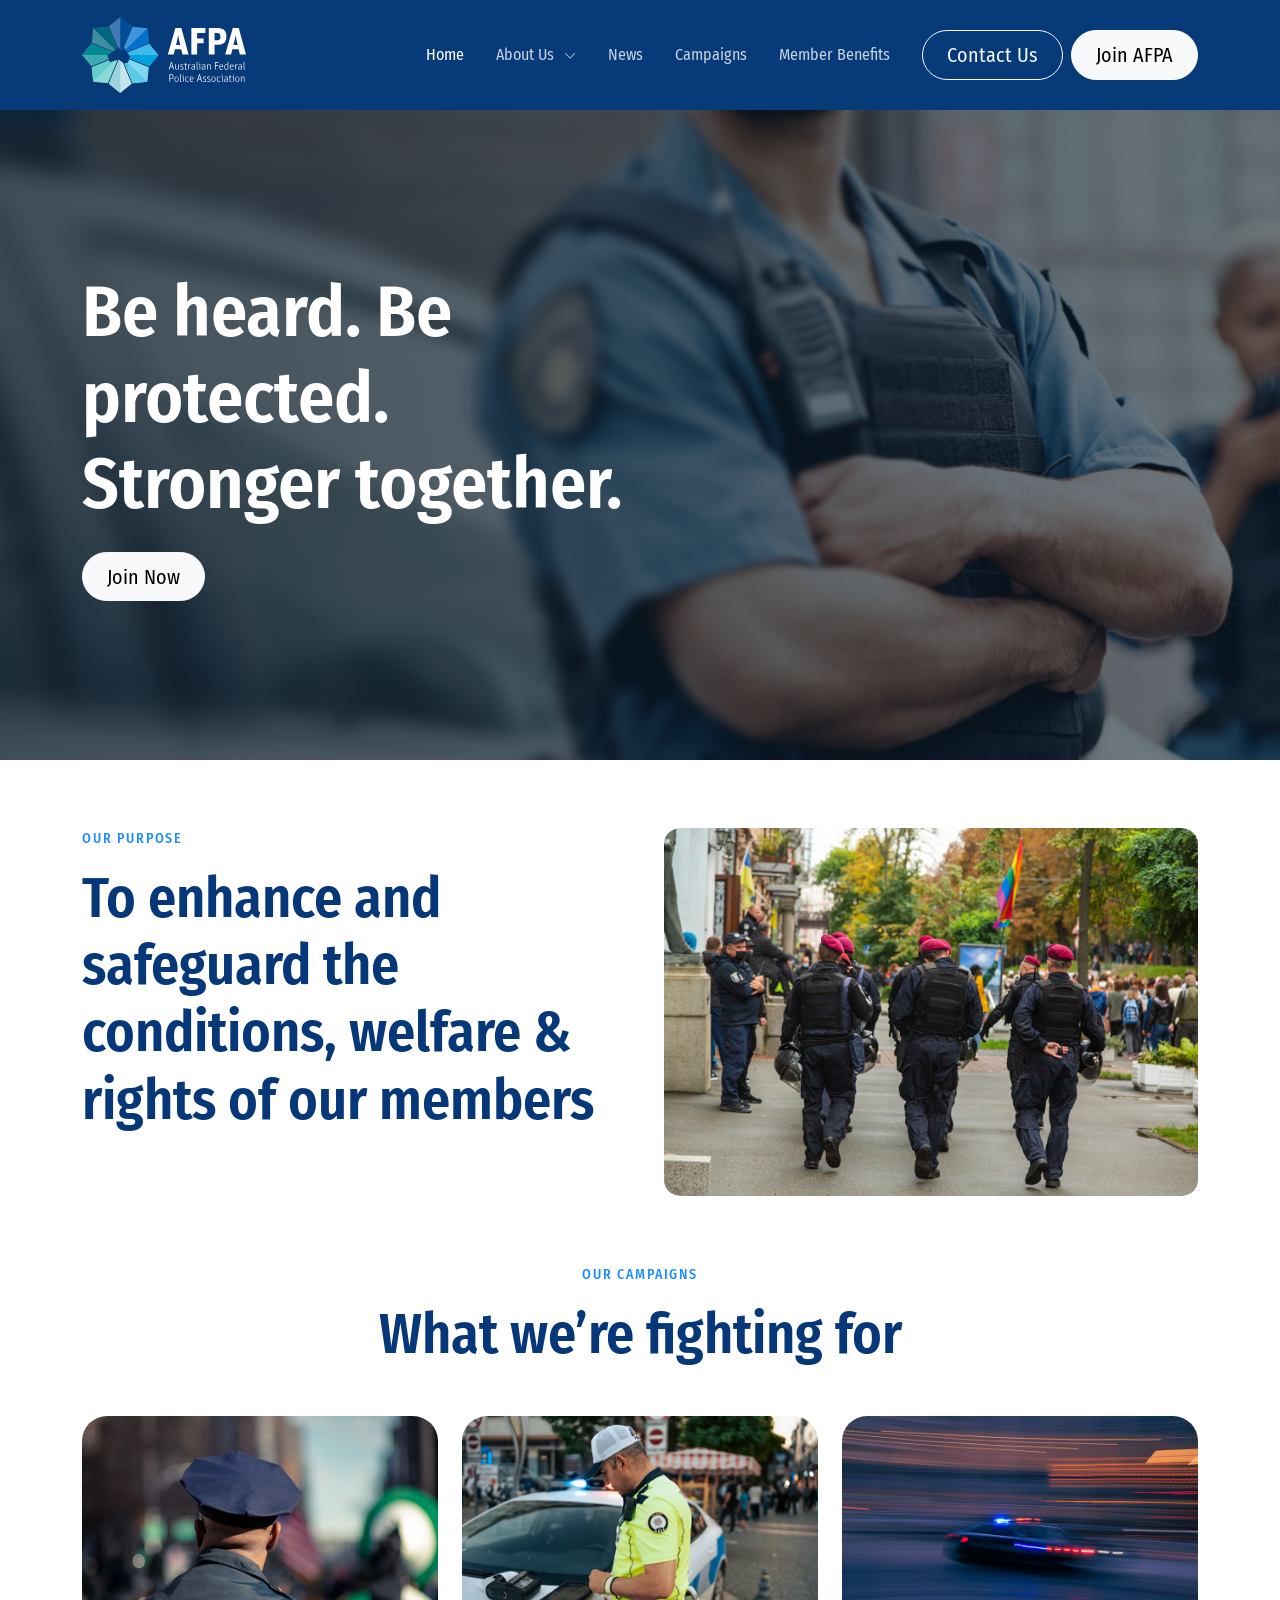
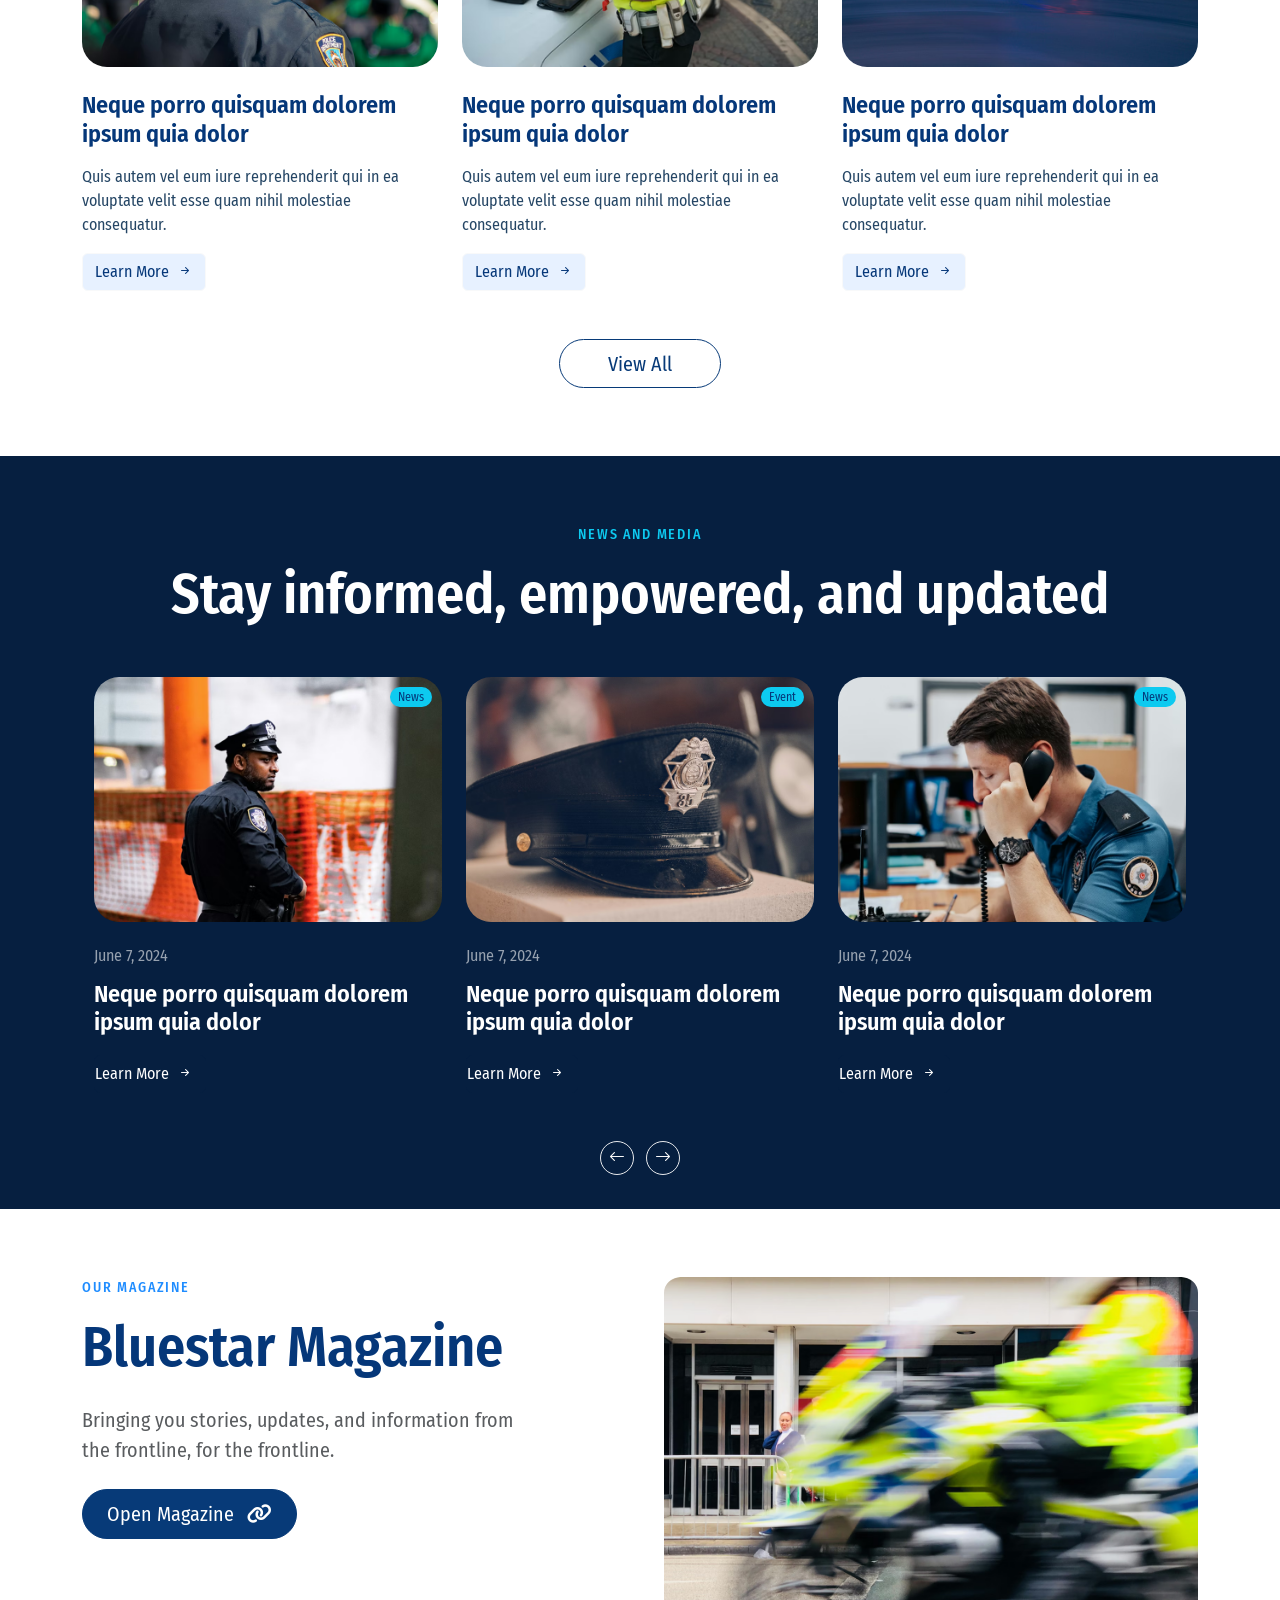
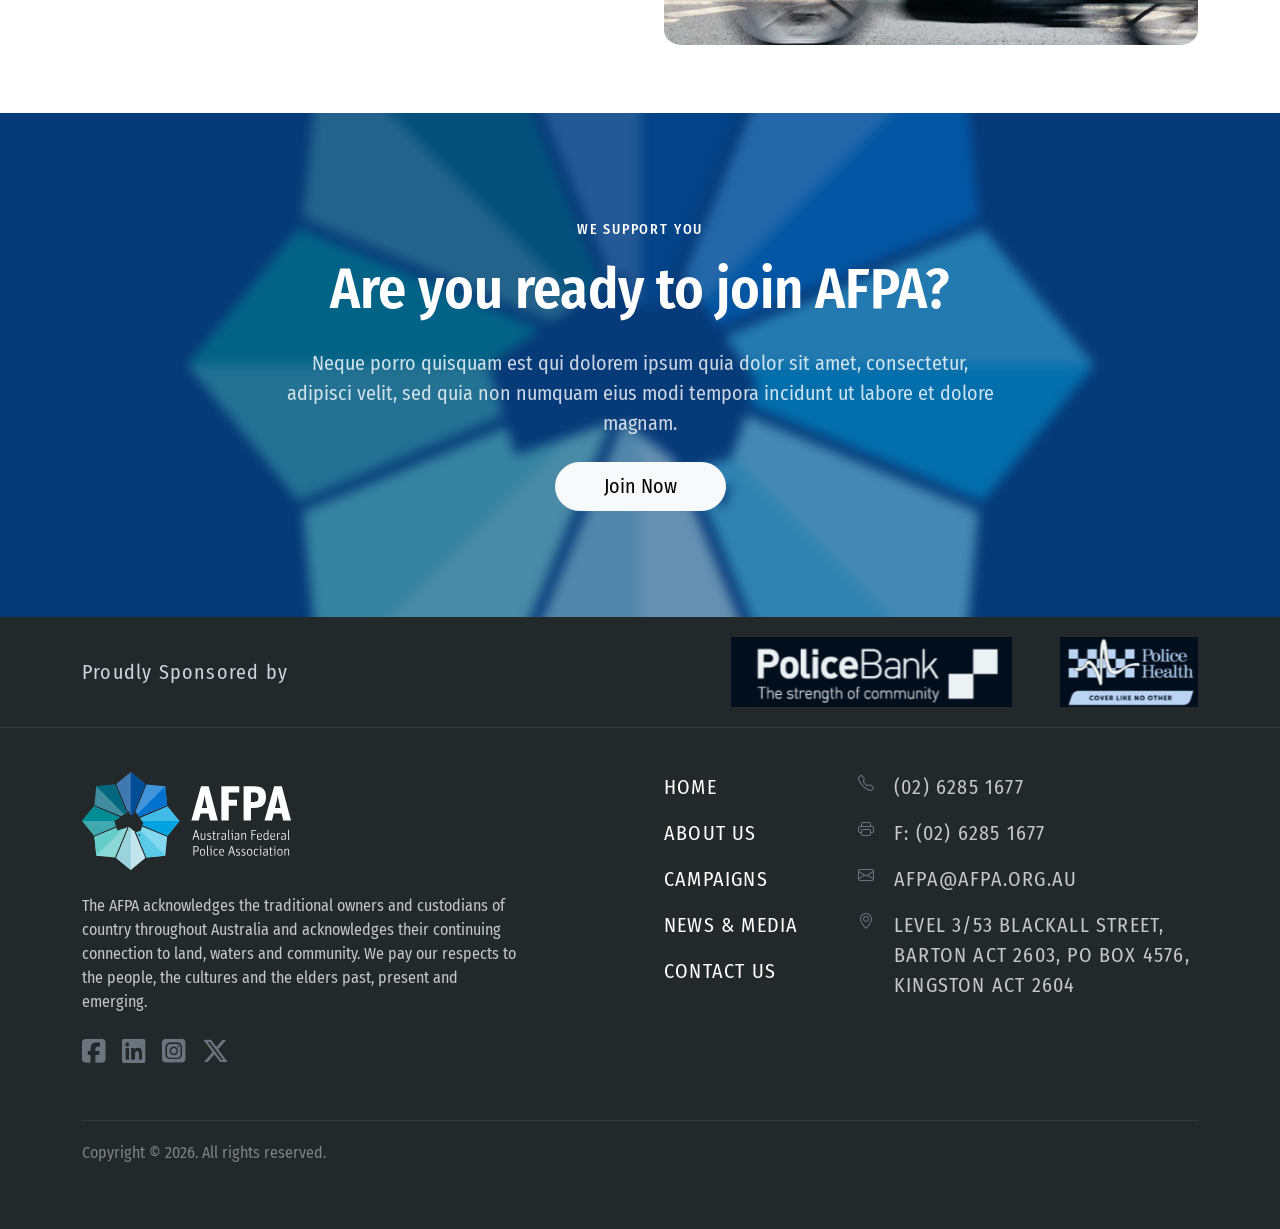
==== index.html @ e5ae6248 "Initial commit: AFPA website project" ====
<!doctype html>
<html lang="en">

<head>
  <meta charset="utf-8">
  <meta name="viewport" content="width=device-width, initial-scale=1">
  <title>AFPA - Australian Federal Police Association</title>
  <meta name="description"
    content="AFPA supports Australian Federal Police members with advocacy, campaigns, news, and member services.">

  <!-- Fonts -->
  <link rel="preconnect" href="https://fonts.googleapis.com">
  <link rel="preconnect" href="https://fonts.gstatic.com" crossorigin="">
  <link href="https://fonts.googleapis.com/css2?family=Fira+Sans+Condensed:wght@400;500;600;700&amp;display=swap"
    rel="stylesheet">

  <!-- Vendor CSS: Bootstrap 5, Bootstrap Icons, Font Awesome, Swiper -->
  <link href="https://cdn.jsdelivr.net/npm/bootstrap@5.2.2/dist/css/bootstrap.min.css" rel="stylesheet">
  <link href="https://cdn.jsdelivr.net/npm/bootstrap-icons@1.11.3/font/bootstrap-icons.css" rel="stylesheet">
  <link href="https://cdnjs.cloudflare.com/ajax/libs/font-awesome/6.5.2/css/all.min.css" rel="stylesheet">
  <link href="https://cdn.jsdelivr.net/npm/swiper@11/swiper-bundle.min.css" rel="stylesheet">

  <!-- Custom CSS for portal upload -->
  <link href="style-wip.css" rel="stylesheet">
</head>

<body>
  <!-- Header / Navigation -->
  <header class="site-header sticky-top">
    <nav class="navbar navbar-expand-xl navbar-dark py-0">
      <div class="container">
        <a class="navbar-brand d-flex align-items-center gap-2" href="#">
          <img class="site-logo" src="images/Logo-Light 1.svg" alt="AFPA - Australian Federal Police Association">
        </a>

        <button class="navbar-toggler" type="button" data-bs-toggle="collapse" data-bs-target="#mainNav"
          aria-controls="mainNav" aria-expanded="false" aria-label="Toggle navigation">
          <span class="navbar-toggler-icon"></span>
        </button>

        <div class="collapse navbar-collapse" id="mainNav">
          <ul class="navbar-nav ms-auto align-items-lg-center gap-lg-3">
            <li class="nav-item"><a class="nav-link active" href="#">Home</a></li>
            <li class="nav-item dropdown">
              <a class="nav-link dropdown-toggle" href="#about" id="aboutDropdown" role="button"
                data-bs-toggle="dropdown" aria-expanded="false">
                About Us <i class="bi bi-chevron-down dropdown-chevron" aria-hidden="true"></i>
              </a>
              <ul class="dropdown-menu" aria-labelledby="aboutDropdown">
                <li><a class="dropdown-item" href="#about">Our Purpose</a></li>
                <li><a class="dropdown-item" href="#">Leadership Team</a></li>
                <li><a class="dropdown-item" href="#">Governance</a></li>
              </ul>
            </li>
            <li class="nav-item"><a class="nav-link" href="#news">News</a></li>
            <li class="nav-item"><a class="nav-link" href="#campaigns">Campaigns</a></li>
            <li class="nav-item"><a class="nav-link" href="#benefits">Member Benefits</a></li>
          </ul>
          <div class="d-flex flex-column flex-lg-row gap-2 ms-lg-4 py-3 py-lg-0">
            <a class="btn btn-outline-light btn-sm rounded-pill px-4" href="#contact">Contact Us</a>
            <a class="btn btn-light btn-sm rounded-pill px-4" href="#join">Join AFPA</a>
          </div>
        </div>
      </div>
    </nav>
  </header>

  <main>
    <!-- Hero Banner -->
    <section class="hero d-flex align-items-center">
      <div class="container">
        <div class="col-12 col-lg-7">
          <h1 class="display-2 text-white mb-24">Be heard. Be protected.<br>Stronger together.</h1>
          <a class="btn btn-light rounded-pill px-4 min-widht" href="#join">Join Now</a>
        </div>
      </div>
    </section>

    <!-- Purpose Section -->
    <section class="section-pad pb-0" id="about">
      <div class="container">
        <div class="row  g-5">
          <div class="col-lg-6">
            <div class="purpose-col">
              <p class="section-kicker mb-22 ">Our Purpose</p>
              <h2 class="section-title">To enhance and safeguard the conditions, welfare &amp; rights of our members
              </h2>
            </div>
          </div>
          <div class="col-lg-6">
            <img class="img-fluid rounded-4 purpose-img" src="images/Rectangle 22.png"
              alt="Police members walking together">
          </div>
        </div>
      </div>
    </section>

    <!-- Campaign Cards -->
    <section class="section-pad pad-110" id="campaigns">
      <div class="container">
        <div class="text-center mb-5">
          <p class="section-kicker mb-22">Our Campaigns</p>
          <h2 class="section-title">What we’re fighting for</h2>
        </div>
        <div class="row gx-4">
          <div class="col-md-4">
            <article class="feature-card h-100">
              <img src="images/Rectangle 3123.png" alt="Police officer in uniform">
              <div class="pt-4">
                <h3>Neque porro quisquam dolorem ipsum quia dolor</h3>
                <p>Quis autem vel eum iure reprehenderit qui in ea voluptate velit esse quam nihil molestiae
                  consequatur.</p>
                <a class="link-more" href="#">Learn More <i class="bi bi-arrow-right-short"></i></a>
              </div>
            </article>
          </div>
          <div class="col-md-4">
            <article class="feature-card h-100">
              <img src="images/Rectangle3 3.png" alt="Officer beside patrol vehicle">
              <div class="pt-4">
                <h3>Neque porro quisquam dolorem ipsum quia dolor</h3>
                <p>Quis autem vel eum iure reprehenderit qui in ea voluptate velit esse quam nihil molestiae
                  consequatur.</p>
                <a class="link-more" href="#">Learn More <i class="bi bi-arrow-right-short"></i></a>
              </div>
            </article>
          </div>
          <div class="col-md-4">
            <article class="feature-card h-100">
              <img src="images/212.png" alt="Police lights in motion">
              <div class="pt-4">
                <h3>Neque porro quisquam dolorem ipsum quia dolor</h3>
                <p>Quis autem vel eum iure reprehenderit qui in ea voluptate velit esse quam nihil molestiae
                  consequatur.</p>
                <a class="link-more" href="#">Learn More <i class="bi bi-arrow-right-short"></i></a>
              </div>
            </article>
          </div>
        </div>
        <div class="text-center mt-5">
          <a class="btn min-194 btn-outline-primary rounded-pill px-5" href="#">View All</a>
        </div>
      </div>
    </section>

    <!-- News and Media Slider -->
    <section class="section-pad news-section text-white pb-34" id="news">
      <div class="container">
        <div class="text-center mb-5">
          <p class="section-kicker mb-22 text-info">News and Media</p>
          <h2 class="section-title text-white">Stay informed, empowered, and updated</h2>
        </div>

        <div class="news-slider swiper" id="newsSwiper">
          <div class="swiper-wrapper">
            <article class="news-card swiper-slide">
              <div class="position-relative">
                <img src="images/bl-police.png" alt="Police officer on duty">
                <span class="badge text-bg-info rounded-pill">News</span>
              </div>
              <time>June 7, 2024</time>
              <h3>Neque porro quisquam dolorem ipsum quia dolor</h3>
              <a class="link-more text-white dark" href="#">Learn More <i class="bi bi-arrow-right-short"></i></a>
            </article>
            <article class="news-card swiper-slide">
              <div class="position-relative">
                <img src="images/hat.png" alt="Police cap and badge">
                <span class="badge text-bg-info rounded-pill">Event</span>
              </div>
              <time>June 7, 2024</time>
              <h3>Neque porro quisquam dolorem ipsum quia dolor</h3>
              <a class="link-more text-white dark" href="#">Learn More <i class="bi bi-arrow-right-short"></i></a>
            </article>
            <article class="news-card swiper-slide">
              <div class="position-relative">
                <img src="images/call.png" alt="Member taking a phone call">
                <span class="badge text-bg-info rounded-pill">News</span>
              </div>
              <time>June 7, 2024</time>
              <h3>Neque porro quisquam dolorem ipsum quia dolor</h3>
              <a class="link-more text-white dark" href="#">Learn More <i class="bi bi-arrow-right-short"></i></a>
            </article>
            <article class="news-card swiper-slide">
              <div class="position-relative">
                <img src="images/Rectangle3 3.png" alt="Officer beside patrol vehicle">
                <span class="badge text-bg-info rounded-pill">Media</span>
              </div>
              <time>June 7, 2024</time>
              <h3>Neque porro quisquam dolorem ipsum quia dolor</h3>
              <a class="link-more text-white" href="#">Learn More <i class="bi bi-arrow-right-short"></i></a>
            </article>
          </div>
          <!-- Navigation -->
          <div class="news-nav">
            <button class="news-btn news-prev" aria-label="Previous"><i class="bi bi-arrow-left"></i></button>
            <button class="news-btn news-next" aria-label="Next"><i class="bi bi-arrow-right"></i></button>
          </div>
        </div>
      </div>
    </section>

    <!-- Magazine Promo -->
    <section class="section-pad" id="benefits">
      <div class="container">
        <div class="row  g-5">
          <div class="col-lg-5">
            <p class="section-kicker mb-22">Our Magazine</p>
            <h2 class="section-title mb-24">Bluestar Magazine</h2>
            <p class="mb-4 text-body-secondary">Bringing you stories, updates, and information from the frontline, for
              the frontline.</p>
            <a class="btn btn-primary rounded-pill px-4" href="#">Open Magazine <i
                class="fa-solid fa-link ms-2"></i></a>
          </div>
          <div class="col-lg-6 offset-lg-1">
            <img class="img-fluid rounded-4 magazine-img" src="images/Rectangle 2.png"
              alt="Police motorcycle in motion">
          </div>
        </div>
      </div>
    </section>

    <!-- Join Call To Action -->
    <section class="join-band text-center text-white" id="join">
      <div class="join-bg"><svg width="907" height="912" viewBox="0 0 907 912" fill="none"
          xmlns="http://www.w3.org/2000/svg">
          <path
            d="M588.856 111.867L453.301 0L317.795 111.867L424.967 371.579L439.599 361.687L441.116 390.379C441.116 390.379 458.929 397.27 469.303 401.551L588.807 111.867H588.856Z"
            fill="#4079B1" />
          <path d="M436.369 512.532L317.795 799.952L453.301 911.819L588.856 799.952L485.893 550.379L436.369 512.532Z"
            fill="#C3E5EB" />
          <path d="M791.016 309.025L773.888 133.522L599.38 116.247L496.221 367.198L530.868 417.201L791.016 309.025Z"
            fill="#4095DA" />
          <path
            d="M319.165 518.143L115.588 602.794L132.765 778.298L307.274 795.573L423.107 513.812L327.582 546.492L319.165 518.143Z"
            fill="#8BD9D6" />
          <path d="M0 455.935L111.233 592.214L315.789 506.874L300.57 455.64L352.737 420.402L111.233 319.608L0 455.935Z"
            fill="#40A9AF" />
          <path
            d="M537.718 427.144L569.723 473.309L562.383 494.963L795.42 592.214L906.653 455.935V455.886L795.42 319.608L537.718 427.144Z"
            fill="#40BAE8" />
          <path d="M415.032 378.321L307.274 116.247L132.765 133.522L115.588 309.025L364.432 412.477L415.032 378.321Z"
            fill="#408D9F" />
          <path
            d="M545.009 573.51L534.977 601.317L518.436 575.873L532.187 580.401L544.96 573.51H545.009ZM791.014 602.794L558.564 506.134L543.834 549.592L502.678 560.419L599.378 795.572L773.886 778.297L791.063 602.794H791.014Z"
            fill="#82D8EE" />
          <path
            d="M588.858 111.867L453.302 0V395.203C458.637 397.319 464.705 399.681 469.305 401.601L588.809 111.917L588.858 111.867Z"
            fill="#004C97" />
          <path d="M436.369 512.532L317.795 799.952L453.301 911.819V525.525L436.369 512.532Z" fill="#9BD3DD" />
          <path d="M791.015 309.025L773.887 133.521L514.815 394.069L530.867 417.201L791.015 309.025Z" fill="#0072CE" />
          <path d="M319.165 518.144L115.588 602.795L132.765 778.298L381.609 527.987L327.582 546.492L319.165 518.144Z"
            fill="#64CCC9" />
          <path d="M0 455.935H300.668L300.57 455.64L352.737 420.402L111.233 319.608L0 455.935Z" fill="#008C95" />
          <path d="M569.722 473.307L562.382 494.961L795.419 592.212L906.653 455.933V455.884H557.684L569.722 473.307Z"
            fill="#00A3E0" />
          <path d="M415.034 378.321L307.275 116.247L132.767 133.522L391.789 394.021L415.034 378.321Z" fill="#00677F" />
          <path
            d="M544.96 573.511L534.928 601.318L518.387 575.874L532.138 580.401L544.911 573.511H544.96ZM773.886 778.298L544.519 547.624L543.834 549.592L502.678 560.42L599.378 795.573L773.886 778.298Z"
            fill="#59CBE8" />
        </svg>
      </div>
      <div class="container position-relative">
        <p class="section-kicker mb-22 text-white">We Support You</p>
        <h2 class="section-title text-white mb-24">Are you ready to join AFPA?</h2>
        <p class="mx-auto mb-4">Neque porro quisquam est qui dolorem ipsum quia dolor sit amet, consectetur, adipisci
          velit, sed quia non numquam eius modi tempora incidunt ut labore et dolore magnam.</p>
        <a class="btn btn-light rounded-pill px-5" href="#">Join Now</a>
      </div>
    </section>
  </main>

  <!-- Sponsor Strip -->
  <section class="sponsor-strip">
    <div class="container">
      <div class="row align-items-center g-4">
        <div class="col-lg-6">
          <p class="sponsor-label mb-0">Proudly Sponsored by</p>
        </div>
        <div class="col-lg-6">
          <div class="d-flex flex-column flex-sm-row align-items-start align-items-sm-center justify-content-lg-end gap-5">
            <a class="sponsor-link" href="https://www.policebank.com.au/" target="_blank" rel="noopener noreferrer" aria-label="Police Bank">
              <img class="sponsor-logo sponsor-logo-bank" src="images/sponsor-police-bank.png" alt="Police Bank">
            </a>
            <a class="sponsor-link" href="https://www.policehealth.com.au/" target="_blank" rel="noopener noreferrer" aria-label="Police Health">
              <img class="sponsor-logo sponsor-logo-health" src="images/sponsor-police-health.png" alt="Police Health">
            </a>
          </div>
        </div>
      </div>
    </div>
  </section>

  <!-- Footer -->
  <footer class="site-footer text-white" id="contact">
    <div class="container">
      <div class="row g-5">
        <div class="col-lg-5">
          <a class="footer-brand d-inline-flex align-items-center gap-2 mb-4" href="#">
            <img class="site-logo" src="images/Logo-Light 1.svg" alt="AFPA - Australian Federal Police Association">
          </a>
          <p>The AFPA acknowledges the traditional owners and custodians of country throughout Australia and
            acknowledges their continuing connection to land, waters and community. We pay our respects to the people,
            the cultures and the elders past, present and emerging.</p>
          <div class="socials d-flex gap-3 mt-4">
            <a href="#" aria-label="Facebook"><i class="fa-brands fa-square-facebook"></i></a>
            <a href="#" aria-label="LinkedIn"><i class="fa-brands fa-linkedin"></i></a>
            <a href="#" aria-label="Instagram"><i class="fa-brands fa-square-instagram"></i></a>
            <a href="#" aria-label="X"><i class="fa-brands fa-x-twitter"></i></a>
          </div>
        </div>
        <div class="col-6 col-lg-2 offset-lg-1">
          <ul class="list-unstyled footer-menu mb-0">
            <li><a href="#">Home</a></li>
            <li><a href="#about">About Us</a></li>
            <li><a href="#campaigns">Campaigns</a></li>
            <li><a href="#news">News &amp; Media</a></li>
            <li><a href="#contact">Contact Us</a></li>
          </ul>
        </div>
        <div class="col-lg-4">
          <ul class="list-unstyled footer-contact mb-0">
            <li><i class="bi bi-telephone"></i><a href="tel:0262851677">(02) 6285 1677</a></li>
            <li><i class="bi bi-printer"></i><span>F: (02) 6285 1677</span></li>
            <li><i class="bi bi-envelope"></i><a href="mailto:afpa@afpa.org.au">afpa@afpa.org.au</a></li>
            <li><i class="bi bi-geo-alt"></i><span>Level 3/53 Blackall Street,<br>Barton ACT 2603, PO Box
                4576,<br>Kingston ACT 2604</span></li>
          </ul>
        </div>
      </div>
      <p class="copyright mb-0">Copyright © 2026. All rights reserved.</p>
    </div>
  </footer>

  <!-- Vendor JS -->
  <script src="https://cdn.jsdelivr.net/npm/bootstrap@5.2.2/dist/js/bootstrap.bundle.min.js"></script>
  <script src="https://cdn.jsdelivr.net/npm/swiper@11/swiper-bundle.min.js"></script>

  <!-- Custom JS for portal upload -->
  <script src="custom-wip.js"></script>




</body>

</html>
---- style-wip.css ----
:root {
  --afpa-blue: #073a78;
  --afpa-blue-dark: #061d3c;
  --afpa-cyan: #3bc8ec;
  --afpa-ink: #053779;
  --afpa-footer: #23282b;
  --afpa-text: #0b2240;
  --afpa-bg-light: #f8f9fa;
}

.mb-24 {
  margin-bottom: 24px;
}

.mb-40 {
  margin-bottom: 40px;
}

.mb-22 {
  margin-bottom: 22px;
}

.mb-16 {
  margin-bottom: 16px;
}

body {
  color: var(--afpa-text);
  font-family: "Fira Sans Condensed", Arial, sans-serif;
  font-size: 14px;
  line-height: 1.6;
  letter-spacing: 0;
}

h1,
h2,
h3,
.navbar,
.btn,
.section-kicker {
  font-family: "Fira Sans Condensed", Arial, sans-serif;
  letter-spacing: 0;
}

.site-header,
.navbar {
  background: var(--afpa-blue);
}

.navbar {
  min-height: 110px;
  transition: min-height 0.3s ease, box-shadow 0.3s ease;
}

.site-header.scrolled .navbar {
  min-height: 68px;
  box-shadow: 0 2px 16px rgba(0, 0, 0, 0.2);
}

.navbar-brand {
  color: #fff;
}

.navbar-brand:hover,
.footer-brand:hover {
  color: #fff;
}

.site-logo {
  display: block;
  width: 164px;
  height: auto;
}

.navbar .nav-link {
  color: rgba(255, 255, 255, 0.78);
  font-size: 14px;
  font-weight: 500;
  padding: 0.75rem 0;
}

.navbar .nav-link:hover,
.navbar .nav-link.active {
  color: #fff;
}

.navbar .dropdown-toggle::after {
  display: none;
}

.navbar .dropdown-chevron {
  margin-left: 6px;
  font-size: 0.78em;
  transition: transform 0.2s ease;
}

.navbar .dropdown-toggle.show .dropdown-chevron {
  transform: rotate(180deg);
}

.navbar .dropdown-menu {
  --bs-dropdown-link-active-bg: var(--afpa-blue);
  --bs-dropdown-link-active-color: #fff;
  border: 0;
  border-radius: 8px;
  box-shadow: 0 14px 34px rgba(0, 0, 0, 0.16);
}

.navbar .dropdown-item {
  color: var(--afpa-ink);
  font-size: 16px;
  font-weight: 400;
  line-height: 1.5;
}

.navbar .dropdown-item:hover,
.navbar .dropdown-item:focus {
  background: rgba(7, 58, 120, 0.08);
  color: var(--afpa-ink);
}



.btn {
  --bs-btn-font-weight: 600;
  --bs-btn-padding-y: 0.55rem;
  font-size: 15px;
  line-height: 1;
}

.btn-primary {
  --bs-btn-bg: var(--afpa-blue);
  --bs-btn-border-color: var(--afpa-blue);
  --bs-btn-hover-bg: #052f62;
  --bs-btn-hover-border-color: #052f62;
}

.btn-outline-primary {
  --bs-btn-color: var(--afpa-blue);
  --bs-btn-border-color: var(--afpa-blue);
  --bs-btn-hover-bg: var(--afpa-blue);
  --bs-btn-hover-border-color: var(--afpa-blue);
}

.hero {
  min-height: 650px;
  background:
    linear-gradient(90deg, rgba(11, 29, 43, 0.78), rgba(11, 29, 43, 0.58)),
    url("images/hero 1.png") center right / cover;
}

.display-2 {
  max-width: 769px;
  font-size: clamp(3.2rem, 6vw, 5.2rem);
  font-weight: 700;
  line-height: 0.95;
}

.section-pad {
  padding: 68px 0;
}

.section-kicker {
  margin-bottom: 16px;
  color: #1e8cff;
  font-size: 12px;
  font-weight: 600;
  text-transform: uppercase;
}

.section-title {
  color: var(--afpa-ink);
  font-size: clamp(2.5rem, 4vw, 4rem);
  font-weight: 700;
  line-height: 1;
}

.purpose-img,
.magazine-img,
.feature-card img,
.news-card img {
  width: 100%;
  object-fit: cover;
}

.purpose-img,
.magazine-img {
  aspect-ratio: 1.45 / 1;
}

.purpose-col {
  max-width: 526px;
}

.feature-card img,
.news-card img {
  aspect-ratio: 1.42 / 1;
  border-radius: 25px;
}

.feature-card h3,
.news-card h3 {
  color: var(--afpa-ink);
  font-size: 22px;
  font-weight: 700;
  line-height: 1.05;
}

.feature-card p {
  margin-bottom: 16px;
  color: #254665;
  font-size: 13px;
  margin-top: 16px;
}

.link-more {
  color: var(--afpa-ink);
  font-size: 13px;
  font-weight: 700;
  text-decoration: none;
}

.news-section {
  background: #061f40;
}

.news-slider {
  overflow: hidden;
  padding-bottom: 0;
}

.news-card {
  padding: 0 12px;
}

.news-card .badge {
  position: absolute;
  top: 10px;
  right: 10px;
  color: #053779 !important;
  font-size: 11px;
}

.news-card time {
  display: block;
  margin-top: 22px;
  margin-bottom: 12px;
  color: rgba(255, 255, 255, 0.58);
  font-size: 12px;
}

.news-card h3 {
  color: #fff;
  margin-bottom: 18px;
}

.news-nav {
  display: flex;
  justify-content: center;
  gap: 12px;
  margin-top: 48px;
}

.news-btn {
  display: grid;
  width: 34px;
  height: 34px;
  place-items: center;
  border: 1px solid rgba(255, 255, 255, 0.9);
  border-radius: 50%;
  background: transparent;
  color: #fff;
  transition: background 0.2s, color 0.2s;
}

.news-btn:hover {
  background: #fff;
  color: #061f40;
}

.join-band {
  position: relative;
  overflow: hidden;
  padding: 106px 0;
  background: var(--afpa-blue);
}

.join-band::before {
  content: none;
}

.join-band p:not(.section-kicker) {
  max-width: 720px;
  color: rgba(255, 255, 255, 0.8);
}

.site-footer {
  background: var(--afpa-footer);
  border-top: 1px solid #343A40;
  padding: 44px 0 64px;
}

.site-footer p,
.site-footer a,
.site-footer span {
  color: rgba(255, 255, 255, 0.74);
  font-size: 20px;
  text-decoration: none;
}

.site-footer a:hover {
  color: #fff;
}

.footer-menu li+li,
.footer-contact li+li {
  margin-top: 16px;
}

.footer-menu a {
  color: #fff;
  font-family: "Fira Sans Condensed", Arial, sans-serif;
  font-size: 20px;
  text-transform: uppercase;
}

.footer-contact li {
  display: grid;
  grid-template-columns: 22px minmax(0, 1fr);
  gap: 14px;
}

.footer-contact i,
.socials a {
  color: #6C757D;
}

.socials a {
  display: grid;
  /* width: 22px; */
  /* height: 22px; */
  place-items: center;
  font-size: 27px;
}

.copyright {
  margin-top: 55px;
  color: rgba(255, 255, 255, 0.42) !important;
  padding-top: 20px;
  border-top: solid 1px #343A40;
}

.sponsor-strip {
  display: flex;
  padding: 20px 0;
  align-items: center;
  background: var(--afpa-footer);
}

.sponsor-label {
  color: #ced4da;
  font-size: 20px;
  font-weight: 400;
  line-height: 1.5;
  letter-spacing: 0.06em;
}

.sponsor-link {
  display: inline-flex;
  align-items: center;
  opacity: 0.95;
  transition: opacity 0.2s ease;
}

.sponsor-link:hover {
  opacity: 1;
}

.sponsor-logo {
  display: block;
  height: auto;
  max-width: 100%;
}

.sponsor-logo-bank {
  height: 70px;
  width: auto;
  width: w;
}

.sponsor-logo-health {
  width: auto;
  height: 70px;
}


/* Typography overrides from Figma export */
body {
  font-family: "Fira Sans Condensed", Arial, sans-serif;
  font-size: 16px;
  font-weight: 400;
  line-height: 1.5;
  letter-spacing: 0;
}

h1,
h2,
h3,
.navbar,
.btn,
.section-kicker {
  font-family: "Fira Sans Condensed", Arial, sans-serif;
  letter-spacing: 0;
}

.navbar .nav-link {
  font-size: 16px;
  font-weight: 400;
  line-height: 1.5;
  letter-spacing: 0;
}

.navbar .dropdown-item {
  font-size: 16px;
  font-weight: 400;
  line-height: 1.5;
  letter-spacing: 0;
}

.btn {
  --bs-btn-font-weight: 400;
  font-size: 20px;
  font-weight: 400;
  line-height: 1.5;
  letter-spacing: 0;
}

.display-2 {
  font-size: 72px;
  font-weight: 600;
  line-height: 1.2;
  letter-spacing: 0;
  display: inline-block;
}

.section-kicker {
  font-size: 14px;
  font-weight: 500;
  line-height: 1.5;
  letter-spacing: 0.13em;
  text-transform: uppercase;
}

a.link-more.dark.text-white {
  background: #061f40;
  border-color: #061f40;
  padding-left: 0;
}

.pb-34 {
  padding-bottom: 34px;
}

.slick-arrow:hover {
  background: #fff;
  color: #061f40;
}

.section-title {
  font-size: 56px;
  font-weight: 600;
  line-height: 1.2;
  letter-spacing: 0;
}

.feature-card h3,
.news-card h3 {
  font-size: 24px;
  font-weight: 600;
  line-height: 1.2;
  letter-spacing: 0;
}

.feature-card p,
.site-footer p,
.copyright {
  font-size: 16px;
  font-weight: 400;
  line-height: 1.5;
  letter-spacing: 0;
}

.link-more {
  font-size: 16px;
  font-weight: 400;
  line-height: 1.5;
  letter-spacing: 0;
  border-radius: 6px;
  border: 1px solid var(--afpa-bg-light);
  background: var(--Blue-100, #E7F1FF);
  padding: 6px 12px;
  display: inline-flex;
  padding: 6px 12px;
  justify-content: center;
  align-items: center;
  gap: 8px;
}

.join-bg {
  position: absolute;
  opacity: 0.5;
  top: 50%;
  left: 50%;
  transform: translate(-50%, -50%);
  width: 905px;
  height: auto;
  z-index: 100;
  filter: blur(6px);
}

.container.position-relative {
  z-index: 101;
}

a.link-more:hover i {
  transform: translateX(5px);
}

a.link-more i {
  transition: all 0.2s;
}

.news-card time {
  font-size: 16px;
  font-weight: 400;
  line-height: 1.5;
  letter-spacing: 0;
}

.news-card .badge {
  font-size: 12px;
  font-weight: 400;
  line-height: 1;
  letter-spacing: 0;
}

#benefits .text-body-secondary,
.join-band p:not(.section-kicker) {
  font-size: 20px;
  font-weight: 400;
  line-height: 1.5;
  letter-spacing: 0;
}

.footer-menu a,
.footer-contact a,
.footer-contact span {
  font-size: 20px;
  font-weight: 400;
  line-height: 1.5;
  letter-spacing: 0.06em;
  text-transform: uppercase;
}

footer img.site-logo {
  width: 209px;
}



@media (max-width: 991.98px) {
  .navbar {
    min-height: 72px;
  }

  .hero {
    min-height: 520px;
    background-position: center;
  }

  .section-pad {
    padding: 56px 0;
  }

  .join-band {
    padding: 72px 0;
  }

  .display-2 {
    font-size: 48px;
  }

  .section-title {
    font-size: 40px;
  }

  .section-kicker {
    font-size: 12px;
  }

  .btn {
    font-size: 16px;
  }

  .feature-card h3,
  .news-card h3 {
    font-size: 20px;
  }

  #benefits .text-body-secondary,
  .join-band p:not(.section-kicker) {
    font-size: 17px;
  }

  .site-footer p,
  .site-footer a,
  .site-footer span {
    font-size: 16px;
  }

  .footer-menu a,
  .footer-contact a,
  .footer-contact span {
    font-size: 16px;
  }
}

@media (max-width: 575.98px) {
  .site-logo {
    width: 118px;
  }

  .display-2 {
    font-size: 32px;
    line-height: 1.15;
  }

  .section-title {
    font-size: 28px;
  }

  .section-pad {
    padding: 44px 0;
  }

  .join-band {
    padding: 52px 0;
  }

  .btn {
    font-size: 15px;
  }

  .section-kicker {
    font-size: 11px;
  }

  .feature-card h3,
  .news-card h3 {
    font-size: 18px;
  }

  .feature-card p,
  .link-more {
    font-size: 14px;
  }

  #benefits .text-body-secondary,
  .join-band p:not(.section-kicker) {
    font-size: 15px;
  }

  .site-footer p,
  .site-footer a,
  .site-footer span {
    font-size: 14px;
  }

  .footer-menu a,
  .footer-contact a,
  .footer-contact span {
    font-size: 14px;
  }

  .hero {
    min-height: 460px;
  }
}

/* ─── Media Queries ─────────────────────────────── */

@media (min-width: 992px) {
  .navbar .dropdown:hover>.dropdown-menu {
    display: block;
    margin-top: 0;
  }

  .navbar .dropdown:hover>.dropdown-toggle .dropdown-chevron {
    transform: rotate(180deg);
  }
}

/* Style page */
.style-page {
  background: #fff;
}

.style-page-hero {
  min-height: 300px;
}

.style-page-hero-image {
  background:
    linear-gradient(90deg, rgba(8, 34, 58, 0.75), rgba(8, 34, 58, 0.5)),
    url("images/hero 1.png") center right / cover;
}

.style-page-hero-solid {
  min-height: 275px;
  background: var(--afpa-blue);
}

.style-page .breadcrumb {
  --bs-breadcrumb-divider-color: rgba(255, 255, 255, 0.72);
  --bs-breadcrumb-item-active-color: rgba(255, 255, 255, 0.72);
  font-size: 14px;
  line-height: 1.5;
}

.style-page .breadcrumb a {
  color: rgba(255, 255, 255, 0.72);
  text-decoration: none;
}

.style-page-title,
.style-content-title,
.style-list-title,
.style-cta-title {
  color: var(--afpa-ink);
  font-size: 56px;
  font-weight: 600;
  line-height: 1.2;
  letter-spacing: 0;
}

.style-page-section {
  padding: 68px 0;
}

.style-page-section p,
.style-bullet-list,
.style-number-list {
  color: var(--afpa-ink);
  font-size: 16px;
  line-height: 1.5;
}

.style-placeholder {
  width: 100%;
  overflow: hidden;
  border-radius: 16px;
  background: #d9d9d9;
}

.style-placeholder img {
  display: block;
  width: 100%;
  height: 100%;
  object-fit: cover;
}

.style-placeholder-wide {
  aspect-ratio: 3.7 / 1;
  min-height: 350px;
}

.style-placeholder-square {
  aspect-ratio: 1 / 1;
}

.style-placeholder-cta {
  aspect-ratio: 4:3;
}

.style-content-row {
  --bs-gutter-x: 110px;
  --bs-gutter-y: 48px;
}

.style-bullet-list,
.style-number-list {
  margin-bottom: 0;
  padding-left: 20px;
}

.style-bullet-list li + li,
.style-number-list li + li {
  margin-top: 8px;
}

.style-cta {
  padding: 76px 0;
}

.style-cta-stack {
  display: flex;
  flex-direction: column;
  align-items: center;
  gap: 22px;
}

.style-cta-stack-start {
  align-items: flex-start;
}

.style-cta-stack > * {
  margin-top: 0;
  margin-bottom: 0;
}

.style-cta-stack > p:not(.section-kicker) {
  max-width: 760px;
}

.style-cta-dark {
  background: var(--afpa-blue);
}

.style-cta-image {
  background:
    linear-gradient(rgba(7, 58, 120, 0.78), rgba(7, 58, 120, 0.78)),
    url("images/call.png") center / cover;
}

.style-cta-light {
  position: relative;
  overflow: hidden;
  background: var(--afpa-bg-light);
  margin: 37px 0;
}

.style-cta-light::before {
  position: absolute;
  top: -5px;
  left: 0;
  width: min(260px, 42vw);
  height: min(260px, 42vw);
  background: url("images/block-light-cta.png") center / contain no-repeat;
  content: "";
}

.style-cta-light .container {
  position: relative;
}

.style-cta-split {
  padding: 72px 0;
  background: var(--afpa-bg-light);
  margin-bottom: 37px;
}

.style-cta-row {
  --bs-gutter-x: 131px;
  --bs-gutter-y: 48px;
}

.style-cta-split-alt {
  background: var(--afpa-bg-light);
  margin-bottom: 37px;
}

.style-list-title {
  margin-bottom: 40px;
  text-align: center;
}

.style-item-card {
  position: relative;
  border-color: #d9e2ef;
  border-radius: 12px;
  box-shadow: 0 14px 28px rgba(0, 47, 108, 0.08);
  overflow: hidden;
  transition: border-color 0.2s ease, box-shadow 0.2s ease, transform 0.2s ease;
  padding: 24px;
}

.style-item-card:hover {
  border-color: var(--afpa-blue);
  box-shadow: 0 18px 36px rgba(0, 47, 108, 0.14);
  transform: translateY(-2px);
}

.style-item-card .card-body {
  display: flex;
  flex-direction: column;
  align-items: flex-start;
  gap: 16px;
  padding: 0;
  margin-top: 24px;
}

.style-item-card .card-body > * {
  margin-top: 0;
  margin-bottom: 0;
}

.style-item-card .card-img-top,
.style-free-item img {
  width: 100%;
  /* aspect-ratio: 1.42 / 1; */
  object-fit: cover;
}

.style-card-title {
  color: var(--afpa-ink);
  font-size: 24px;
  font-weight: 600;
  line-height: 1.2;
}

.style-free-item img {
  margin-bottom: 20px;
  border-radius: 16px;
}

.style-free-item {
  display: flex;
  flex-direction: column;
  align-items: flex-start;
  gap: 16px;
}

.style-free-item > * {
  margin-top: 0;
  margin-bottom: 0;
}

.style-center-copy {
  max-width: 980px;
}


.container {
    z-index: 101;
    position: relative;
}
section.style-cta-split::before {
    position: absolute;
    top: -25px;
    right: 0;
    width: min(476px, 42vw);
    height: min(450px, 42vw);
    background: url(images/cta-left-bg.png) center / contain no-repeat;
    content: "";
}

section.style-cta-split.right::before {
    left:0;
    top:-5px;
   background:  url(images/cta-left-icon.png) center / contain no-repeat;
    content: "";
}

section.style-cta-split {
    position: relative;
}
.light p.section-kicker {
    color: var(--afpa-ink);
}


@media (max-width: 991.98px) {
  .style-page-hero,
  .style-page-hero-solid {
    min-height: 240px;
  }

  .style-page-title,
  .style-content-title,
  .style-list-title,
  .style-cta-title {
    font-size: 40px;
  }

  .style-placeholder-wide {
    min-height: 260px;
  }

  .style-cta,
  .style-cta-split,
  .style-page-section {
    padding: 56px 0;
  }

  .style-cta-row {
    --bs-gutter-x: 0;
    --bs-gutter-y: 48px;
  }
}

@media (max-width: 575.98px) {
  .style-page-title,
  .style-content-title,
  .style-list-title,
  .style-cta-title {
    font-size: 32px;
  }

  .style-placeholder-wide {
    min-height: 190px;
  }
}


/* ============================================================
   FORM PAGE — form.html
   Styles matching the AFPA mockup design
   ============================================================ */

/* ── 1. HERO SECTION (background image + overlay) ───────────
   Reuses .style-page-hero-image, but overrides the
   title font-size to match the large heading in the mockup
   ─────────────────────────────────────────────────────────── */
.style-page-hero-image .style-page-title {
  /* Page title — bold, white, large */
  font-size: clamp(2rem, 5vw, 3.5rem);
  font-weight: 700;
  color: #fff;
  margin-top: 8px;
}

/* Breadcrumb inside the hero — semi-transparent white */
.style-page-hero .breadcrumb-item a,
.style-page-hero .breadcrumb-item.active {
  color: rgba(255, 255, 255, 0.75);
  font-size: 13px;
}

/* ── 2. WRAPPER BODY — main content area ────────────────────
   White background with generous top/bottom padding
   ─────────────────────────────────────────────────────────── */
.wrapper-body {
  background: #fff;
  padding: 48px 0 64px;
}

/* ── 3. BREADCRUMB inside wrapper-body ──────────────────────
   Secondary breadcrumb (inside page content) — small,
   lightweight, no background
   ─────────────────────────────────────────────────────────── */
.wrapper-body .breadcrumb {
  --bs-breadcrumb-divider-color: #6c757d;
  --bs-breadcrumb-item-active-color: #6c757d;
  font-size: 13px;
  padding: 0;
  margin-bottom: 8px;
  background: transparent;
}

.wrapper-body .breadcrumb-item a {
  color: var(--afpa-blue);
  text-decoration: none;
}

.wrapper-body .breadcrumb-item a:hover {
  text-decoration: underline;
}

/* ── 4. PAGE CONTENT — About section + Download button ──────
   "About Additional Insurance" heading in AFPA blue,
   body text, and a Download button with arrow icon
   ─────────────────────────────────────────────────────────── */

/* Section heading — first h2 inside .row.m-text-full */
.row.m-text-full > .col h2 {
  color: var(--afpa-blue);
  font-size: 24px;
  font-weight: 700;
  margin-bottom: 16px;
}

/* Body / description text */
.row.m-text-full > .col p {
  color: var(--afpa-text);
  font-size: 15px;
  line-height: 1.6;
  margin-bottom: 12px;
}

/* Container for the Download button */
.m-text-img-buttons {
  margin-top: 20px;
}

/* Download Application Form button — AFPA blue, small rounded corners */
.m-text-img-buttons .btn-primary {
  background-color: var(--afpa-blue);
  border-color: var(--afpa-blue);
  color: #fff;
  font-size: 14px;
  font-weight: 600;
  padding: 10px 20px;
  border-radius: 6px;
  display: inline-flex;
  align-items: center;
  gap: 8px;
  text-decoration: none;
  transition: background-color 0.2s ease, box-shadow 0.2s ease;
}

.m-text-img-buttons .btn-primary:hover {
  background-color: #052f62;
  border-color: #052f62;
  box-shadow: 0 4px 12px rgba(7, 58, 120, 0.3);
}

/* Arrow icon to the right of the Download button */
.m-text-img-buttons .icon-arrow-right::before {
  content: "→";
  font-style: normal;
}

/* ── 5. ENTITY FORM PANEL — main form wrapper ───────────────
   Clean white background, subtle border, soft shadow,
   generous padding — matching the mockup
   ─────────────────────────────────────────────────────────── */
#EntityFormPanel {
  background: #fff;
  border: 1px solid #dee2e6;
  border-radius: 8px;
  padding: 28px 32px 32px;
  margin-top: 28px;
  box-shadow: 0 2px 12px rgba(0, 0, 0, 0.06);
}

/* ── 6. VALIDATION SUMMARY — error alert box ────────────────
   Shown when form submission fails. Matches the mockup:
   - Light red border
   - Soft pink background
   - Warning icon on the left
   - Close (×) button on the right
   ─────────────────────────────────────────────────────────── */
.validation-summary.alert-danger {
  background-color: #fdf2f2;
  border: 1px solid #f5c6cb;
  border-radius: 6px;
  color: #721c24;
  padding: 14px 18px;
  font-size: 14px;
  margin-bottom: 24px;
  position: relative;
}

/* Error heading inside validation summary — bold */
.validation-summary.alert-danger strong,
.validation-summary.alert-danger b {
  font-weight: 700;
  display: block;
  margin-bottom: 6px;
}

/* Error list inside validation summary */
.validation-summary.alert-danger ul {
  margin: 0;
  padding-left: 20px;
}

.validation-summary.alert-danger ul li {
  margin-bottom: 3px;
}

.validation-summary.alert-danger ul li a {
  color: #721c24;
  text-decoration: underline;
}

.validation-summary.alert-danger ul li a:hover {
  color: #491217;
}

/* ── 7. FORM TABLE / SECTION LAYOUT ────────────────────────
   The form uses a <table> for layout. Reset table defaults
   so it looks like a modern form layout.
   ─────────────────────────────────────────────────────────── */

/* Remove all default table borders; collapse for clean layout */
.entity-form table.section {
  width: 100%;
  border-collapse: collapse;
}

/* Each cell holds one field — bottom padding adds spacing between fields */
.entity-form table.section td.cell {
  padding-bottom: 20px;
  vertical-align: top;
}

/* Empty spacer cell (zero-cell) — no padding, zero width */
.entity-form table.section td.zero-cell {
  padding: 0;
  width: 0;
}

/* ── 8. FIELD LABEL ─────────────────────────────────────────
   Small, semi-bold, dark label — matching the mockup.
   Required fields show a red * asterisk.
   ─────────────────────────────────────────────────────────── */
.entity-form .field-label {
  display: block;
  font-size: 13px;
  font-weight: 600;
  color: var(--afpa-text);
  margin-bottom: 6px;
}

/* Required * asterisk inside the validators span (shown/hidden by JS) */
.entity-form .validators span {
  color: #dc3545;
  font-size: 12px;
}

/* Label + validators wrapper:
   Using flexbox so the label and * sit on the same line
   without any unwanted inline whitespace between them.
   The .validators span is shown/hidden by JS and takes no
   space when hidden. */
.entity-form .table-info {
  display: flex;
  align-items: baseline;
  gap: 2px;       /* small gap between label text and * asterisk */
  margin-bottom: 4px;
}

/* Validators wrapper — shrinks to fit its content only */
.entity-form .table-info .validators {
  display: flex;
  align-items: center;
  flex-shrink: 0;
}

/* ── 9. FORM CONTROLS — input, select ───────────────────────
   All inputs and selects share the same height, grey border,
   and AFPA blue focus highlight — matching the mockup.
   ─────────────────────────────────────────────────────────── */
.entity-form .form-control,
.entity-form .form-select {
  height: 44px;
  border: 1px solid #ced4da;
  border-radius: 5px;
  font-size: 14px;
  color: var(--afpa-text);
  background-color: #fff;
  padding: 10px 14px;
  width: 100%;
  transition: border-color 0.15s ease, box-shadow 0.15s ease;
}

.entity-form .form-control:focus,
.entity-form .form-select:focus {
  border-color: var(--afpa-blue);
  box-shadow: 0 0 0 3px rgba(7, 58, 120, 0.12);
  outline: none;
}

/* Placeholder text — light grey */
.entity-form .form-control::placeholder {
  color: #adb5bd;
}

/* Select dropdown:
   The element carries both form-control and form-select classes.
   Bootstrap's form-select already injects a chevron via background-image.
   Setting appearance: none prevents the browser from rendering a second
   native arrow on top of Bootstrap's SVG arrow. */
.entity-form select.form-control.form-select,
.entity-form .form-select {
  appearance: none;
  -webkit-appearance: none;
  -moz-appearance: none;
}

/* ── 10. FIELDSET — Spouse Details section ──────────────────
   Fieldset with "Spouse Details" legend heading in AFPA blue.
   Remove the browser's default fieldset border.
   ─────────────────────────────────────────────────────────── */
.entity-form fieldset {
  border: none;
  padding: 0;
  margin: 0;
}

/* Hide the default legend element (text is rendered via the h3 inside it) */
.entity-form fieldset.section-title legend,
.entity-form fieldset > legend {
  font-size: 0; /* visually hidden; content is in the child h3 */
  padding: 0;
  margin: 0;
}

/* h3 inside the legend — "Spouse Details" in AFPA blue, medium size */
.entity-form fieldset > legend h3,
.entity-form fieldset .section-title h3 {
  font-size: 20px;
  font-weight: 700;
  color: var(--afpa-blue);
  margin: 20px 0 12px;
}

/* ── 11. DATEPICKER / DATE INPUT WRAPPER ────────────────────
   D.O.B. date input with a calendar icon button on the right
   ─────────────────────────────────────────────────────────── */
.entity-form .input-group.datetimepicker {
  display: flex;
  align-items: stretch;
}

.entity-form .input-group.datetimepicker .form-control {
  border-right: none;
  border-radius: 5px 0 0 5px;
}

/* Calendar toggle button — sits flush against the input */
.entity-form .input-group-addon.btn {
  border: 1px solid #ced4da;
  border-left: none;
  border-radius: 0 5px 5px 0;
  background: #f8f9fa;
  padding: 0 12px;
  cursor: pointer;
  color: var(--afpa-text);
  display: flex;
  align-items: center;
  transition: background 0.15s ease;
}

.entity-form .input-group-addon.btn:hover {
  background: #e9ecef;
  color: var(--afpa-blue);
}

/* ── 12. FILE UPLOAD AREA ────────────────────────────────────
   Dashed border drop zone, centred upload button,
   light grey background — matching the mockup
   ─────────────────────────────────────────────────────────── */

/* "Application Form" label above the upload zone */
#NewAttachFileLabel {
  display: block;
  font-size: 13px;
  font-weight: 600;
  color: var(--afpa-text);
  margin-bottom: 6px;
}

/* File size / type description text */
.file-cell .table-info {
  font-size: 12px;
  color: #6c757d;
  margin-bottom: 10px;
}

/* Main upload drop zone container */
.ContainerForFile {
  border: 2px dashed #ced4da;
  border-radius: 8px;
  background: #f8fafc;
  padding: 28px 20px;
  text-align: center;
  transition: border-color 0.2s ease, background 0.2s ease;
  cursor: pointer;
  min-height: 120px;
  display: flex;
  flex-direction: column;
  align-items: center;
  justify-content: center;
  gap: 12px;
}

.ContainerForFile:hover {
  border-color: var(--afpa-blue);
  background: #eef4fb;
}

/* Upload button wrapper inside the drop zone */
.buttonForFileUpload {
  display: flex;
  flex-direction: column;
  align-items: center;
  gap: 8px;
}

/* "↑ Upload" ghost button — small, outlined style */
#UploadButton {
  border: 1px solid #ced4da;
  background: #fff;
  color: var(--afpa-text);
  font-size: 13px;
  font-weight: 500;
  padding: 7px 18px;
  border-radius: 5px;
  cursor: pointer;
  display: inline-flex;
  align-items: center;
  gap: 6px;
  transition: border-color 0.15s, background 0.15s;
}

#UploadButton:hover {
  border-color: var(--afpa-blue);
  background: #eef4fb;
  color: var(--afpa-blue);
}

/* Up-arrow icon inside the Upload button */
#UploadButton .fa-arrow-up {
  font-size: 13px;
}

/* File list display shown after files are selected */
.file-info {
  margin-top: 10px;
  font-size: 13px;
  color: #495057;
}

/* Inline error alert shown when an upload fails */
.errordiv.alert-danger {
  background: #fdf2f2;
  border: 1px solid #f5c6cb;
  border-radius: 5px;
  color: #721c24;
  font-size: 13px;
  padding: 8px 14px;
  margin-top: 8px;
  text-align: left;
}

/* ── 13. FILE CELL — full upload section wrapper ────────────
   .file-cell is a div-based row cell (.tr > .file-cell)
   ─────────────────────────────────────────────────────────── */
.tr {
  padding-top: 4px;
}

.file-cell {
  padding-bottom: 24px;
}

/* ── 14. ACTIONS — Submit / Reset buttons ───────────────────
   Flex row containing the primary Submit button and the
   secondary Reset button, separated by a top border
   ─────────────────────────────────────────────────────────── */
.actions {
  display: flex;
  align-items: center;
  gap: 12px;
  margin-top: 28px;
  padding-top: 20px;
  border-top: 1px solid #e9ecef;
}

/* Submit button — solid AFPA blue, primary action */
#InsertButton,
.submit-btn {
  background-color: var(--afpa-blue);
  border: none;
  color: #fff;
  font-size: 14px;
  font-weight: 600;
  padding: 10px 28px;
  border-radius: 6px;
  cursor: pointer;
  transition: background-color 0.2s ease, box-shadow 0.2s ease;
  letter-spacing: 0.02em;
}

#InsertButton:hover,
.submit-btn:hover {
  background-color: #052f62;
  box-shadow: 0 4px 12px rgba(7, 58, 120, 0.28);
}

/* Reset button — outlined, secondary style */
input[type="reset"],
button.reset-btn,
.actions [value="Reset"],
.actions [name*="Reset"] {
  background: #fff;
  border: 1px solid #ced4da;
  color: var(--afpa-text);
  font-size: 14px;
  font-weight: 500;
  padding: 10px 22px;
  border-radius: 6px;
  cursor: pointer;
  transition: border-color 0.15s ease, background 0.15s ease;
}

input[type="reset"]:hover,
.actions [value="Reset"]:hover {
  border-color: #999;
  background: #f8f9fa;
}

/* ── 15. .entity-form — outermost form container ────────────
   Ensures the form spans the full available width
   ─────────────────────────────────────────────────────────── */
.entity-form {
  width: 100%;
}

/* ── 16. .crmEntityFormView ─────────────────────────────────
   Outer wrapper for the CRM entity form — full width,
   no special visual styling needed
   ─────────────────────────────────────────────────────────── */
.crmEntityFormView {
  width: 100%;
}

/* ── 17. .page-heading ──────────────────────────────────────
   Page title wrapper (empty in form.html, reserved for
   dynamic content injected by the CRM portal)
   ─────────────────────────────────────────────────────────── */
.page-heading {
  margin-bottom: 8px;
}

/* ── 18. RESPONSIVE — Mobile adjustments ────────────────────
   On small screens: reduce form padding and button sizing
   ─────────────────────────────────────────────────────────── */
@media (max-width: 767.98px) {
  #EntityFormPanel {
    padding: 20px 16px 24px;
  }

  .wrapper-body {
    padding: 32px 0 48px;
  }

  .m-text-img-buttons .btn-primary {
    font-size: 13px;
    padding: 9px 16px;
  }
}
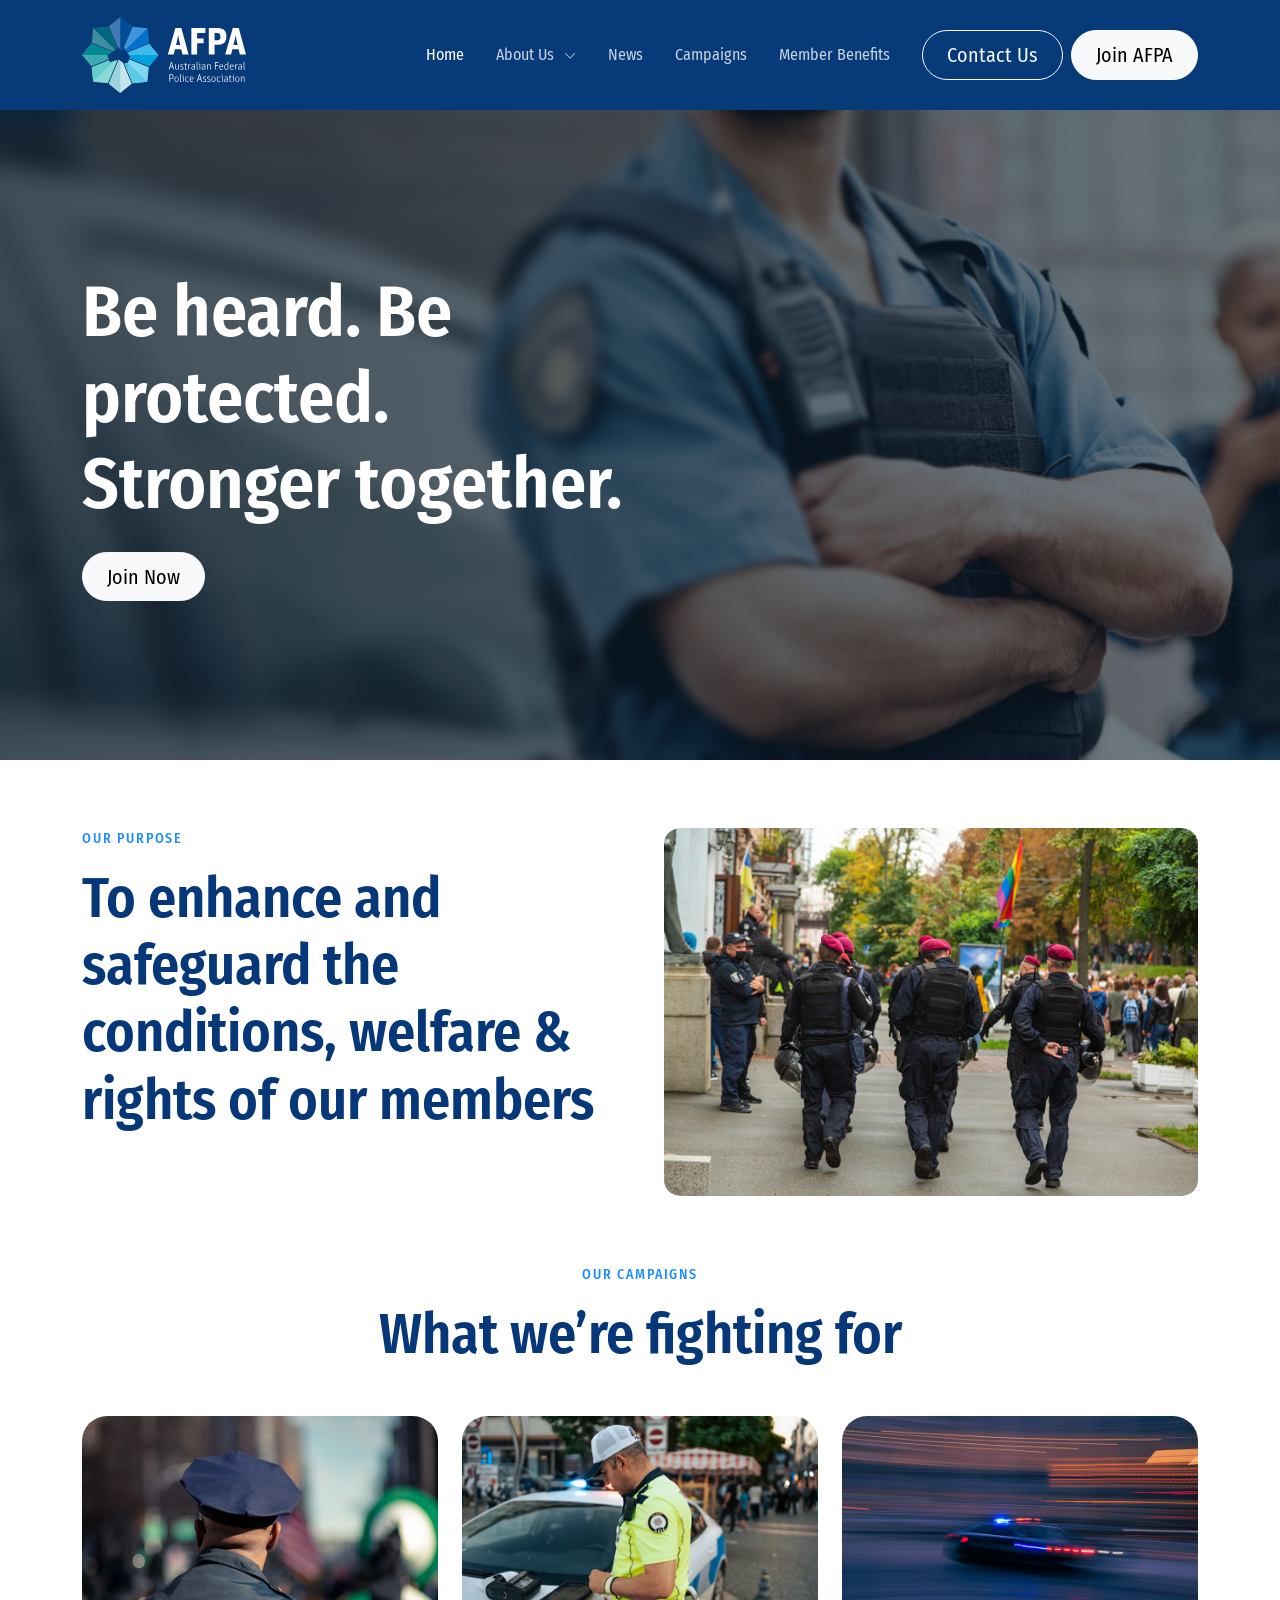
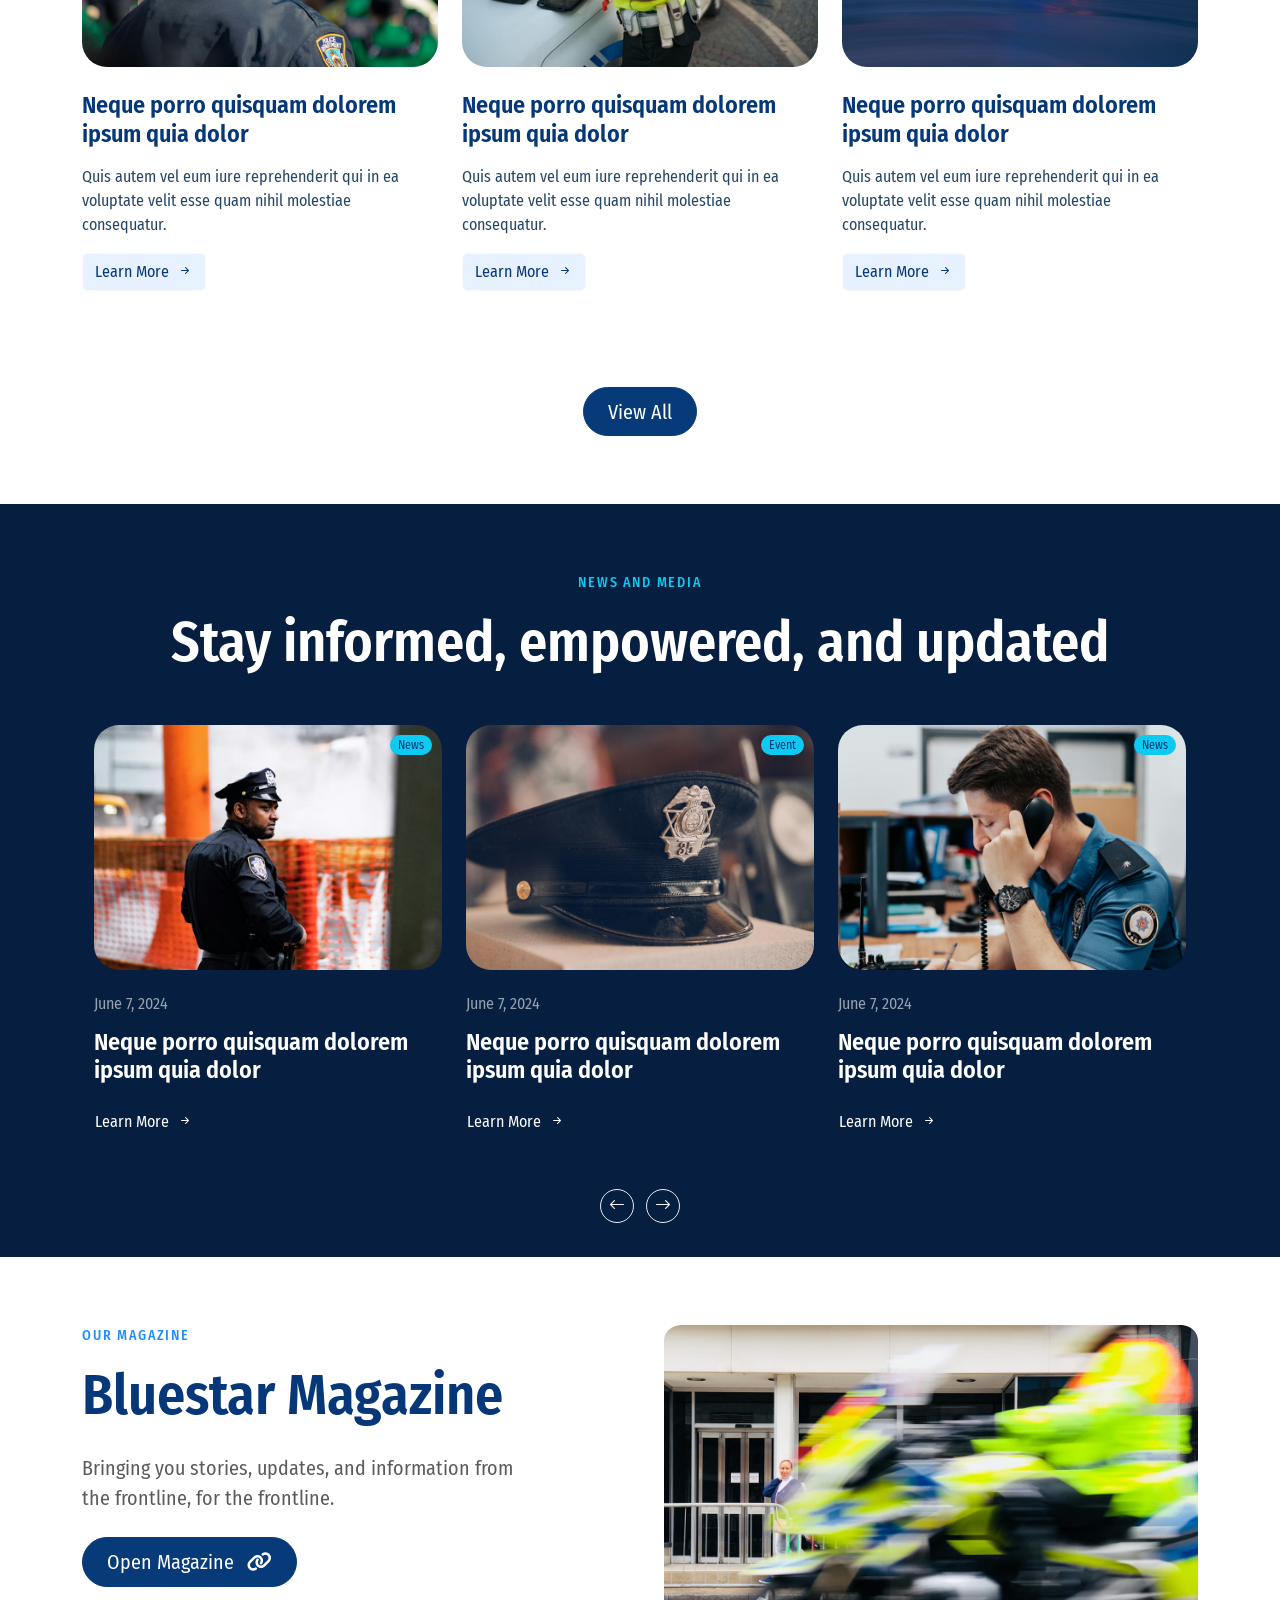
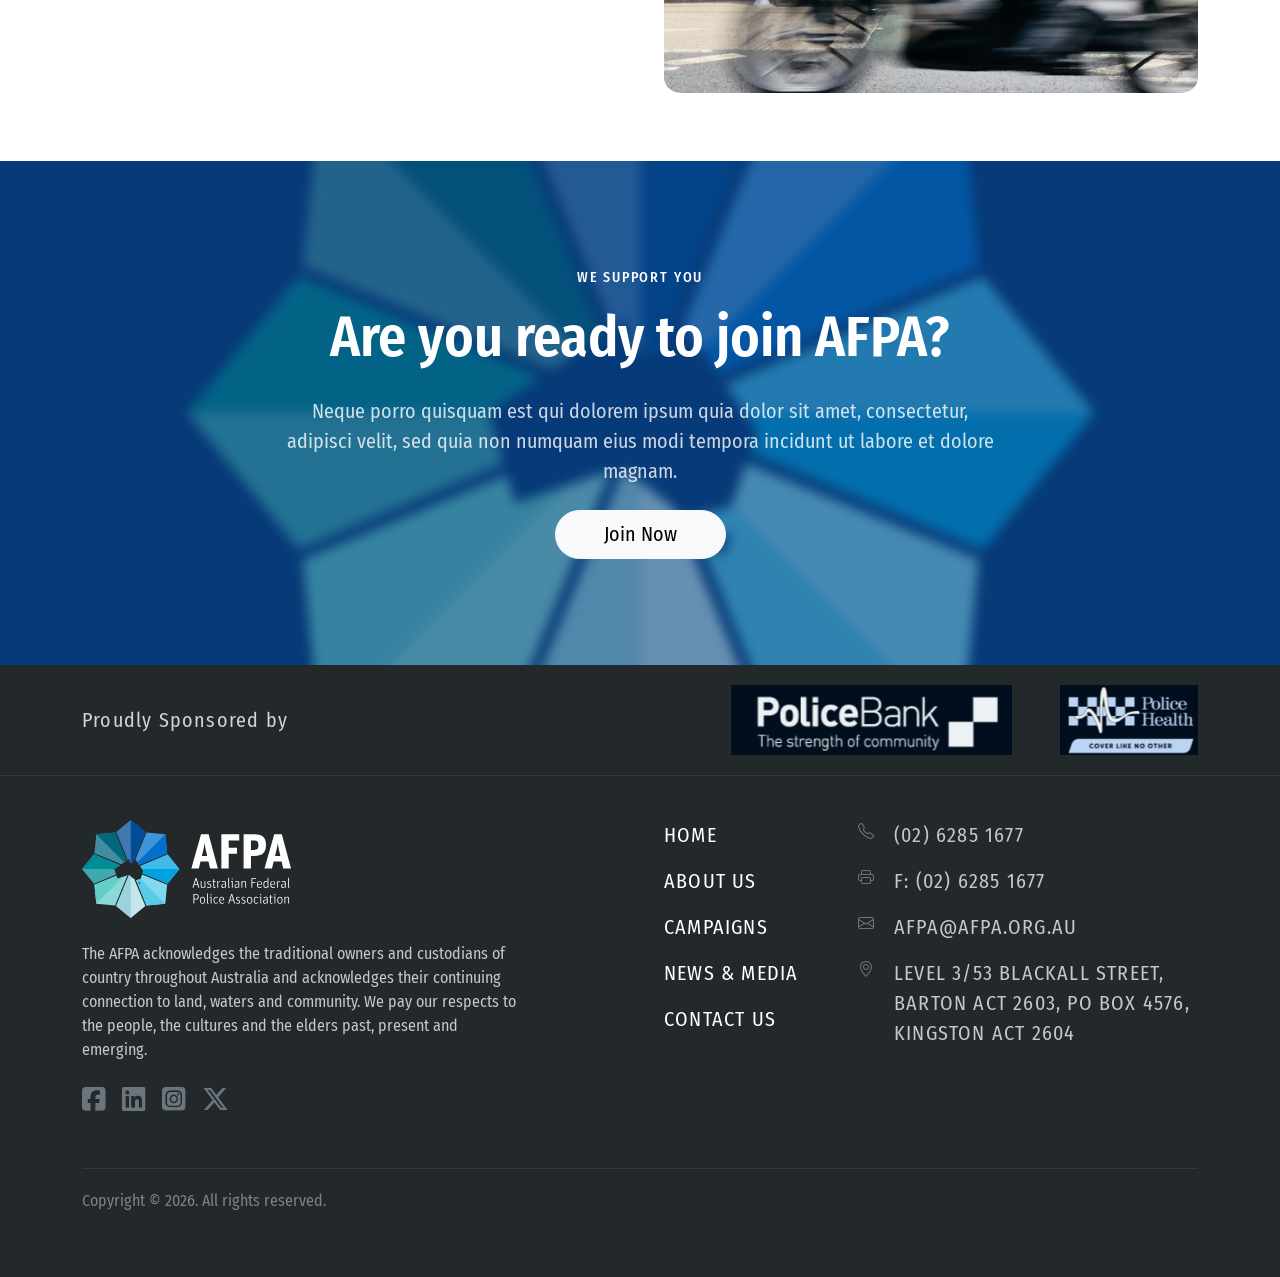
==== commit 2e38be94: "fix: close mobile nav on outside click and update View All button Add outside-click handler for the " ====
--- a/index.html
+++ b/index.html
@@ -138,7 +138,7 @@
           </div>
         </div>
         <div class="text-center mt-5">
-          <a class="btn min-194 btn-outline-primary rounded-pill px-5" href="#">View All</a>
+          <a class="btn btn-primary rounded-pill px-4 button-white load-more mt-5" href="#">View All</a>
         </div>
       </div>
     </section>
